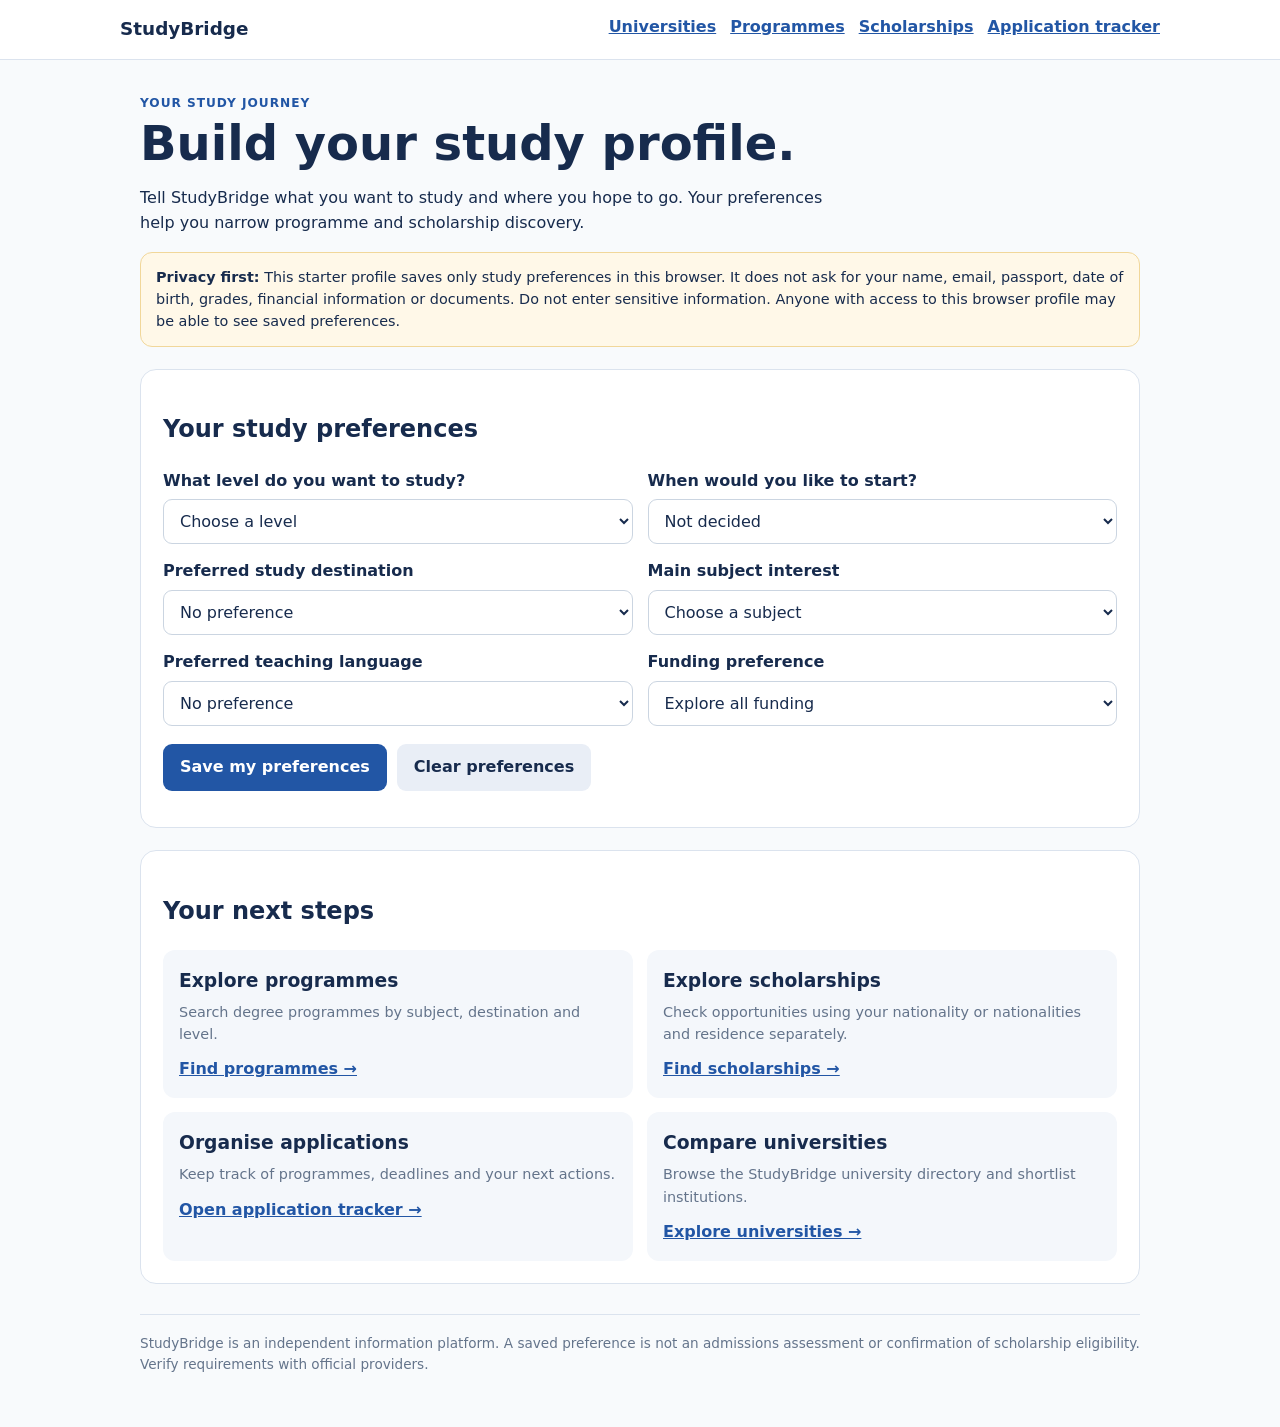
==== profile.html @ 073f009d "Add privacy-conscious student study profile" ====
<!doctype html>
<html lang="en">
<head>
<meta charset="utf-8"><meta name="viewport" content="width=device-width,initial-scale=1">
<meta name="description" content="Set your StudyBridge study preferences and discover programmes and scholarships.">
<title>My Study Profile | StudyBridge</title>
<style>
:root{--ink:#172b4d;--muted:#64748b;--line:#dbe3ee;--brand:#2256a5;--soft:#f4f7fb}
*{box-sizing:border-box}body{margin:0;background:#f8fafc;color:var(--ink);font:16px/1.55 system-ui,-apple-system,Segoe UI,sans-serif}
header{background:#fff;border-bottom:1px solid var(--line);padding:15px max(20px,calc((100vw - 1040px)/2));display:flex;justify-content:space-between;gap:14px;flex-wrap:wrap}
a{color:var(--brand);font-weight:650}.brand{font-weight:800;text-decoration:none;color:var(--ink);font-size:1.15rem}.nav{display:flex;gap:14px;flex-wrap:wrap}
main{max-width:1040px;margin:34px auto;padding:0 20px}.intro{max-width:720px}h1{font-size:clamp(2rem,5vw,3rem);line-height:1.1;margin:.3rem 0 .8rem}.eyebrow{font-size:.76rem;letter-spacing:.08em;text-transform:uppercase;color:var(--brand);font-weight:750}
.panel{background:#fff;border:1px solid var(--line);border-radius:16px;padding:22px;margin:22px 0}.grid{display:grid;grid-template-columns:repeat(2,minmax(0,1fr));gap:15px}.field{display:flex;flex-direction:column;gap:6px}.field label{font-weight:650}.field small,.muted{color:var(--muted);font-size:.88rem}input,select{width:100%;padding:11px 12px;border:1px solid #cbd5e1;border-radius:9px;background:#fff;color:var(--ink);font:inherit}
.actions{display:flex;gap:10px;flex-wrap:wrap;margin-top:18px}button{background:var(--brand);color:white;border:0;border-radius:9px;padding:11px 17px;font:inherit;font-weight:700;cursor:pointer}button.secondary{background:#e9eef6;color:var(--ink)}button.danger{background:#fff0f0;color:#9b2222}
.notice{background:#fff8e8;border:1px solid #f1d79a;border-radius:12px;padding:13px 15px;font-size:.9rem}.results{display:grid;grid-template-columns:repeat(2,minmax(0,1fr));gap:14px}.result{background:var(--soft);border-radius:12px;padding:16px}.result h3{margin:0 0 6px}.result p{margin:0 0 12px;color:var(--muted);font-size:.9rem}
footer{border-top:1px solid var(--line);margin:30px 0;padding:18px 0;color:var(--muted);font-size:.85rem}
@media(max-width:650px){.grid,.results{grid-template-columns:1fr}}
</style></head>
<body>
<header><a class="brand" href="index.html">StudyBridge</a><nav class="nav"><a href="index.html">Universities</a><a href="programmes.html">Programmes</a><a href="scholarships.html">Scholarships</a><a href="tracker.html">Application tracker</a></nav></header>
<main>
<section class="intro"><div class="eyebrow">Your study journey</div><h1>Build your study profile.</h1><p>Tell StudyBridge what you want to study and where you hope to go. Your preferences help you narrow programme and scholarship discovery.</p></section>
<div class="notice"><b>Privacy first:</b> This starter profile saves only study preferences in this browser. It does not ask for your name, email, passport, date of birth, grades, financial information or documents. Do not enter sensitive information. Anyone with access to this browser profile may be able to see saved preferences.</div>
<section class="panel"><h2>Your study preferences</h2><form id="profileForm">
<div class="grid">
<div class="field"><label for="level">What level do you want to study?</label><select id="level"><option value="">Choose a level</option><option value="undergraduate">Undergraduate</option><option value="postgraduate">Postgraduate</option></select></div>
<div class="field"><label for="intake">When would you like to start?</label><select id="intake"><option value="">Not decided</option><option>2027</option><option>2028</option><option>2029</option><option>Flexible</option></select></div>
<div class="field"><label for="destination">Preferred study destination</label><select id="destination"><option value="">No preference</option><option value="CA">Canada</option><option value="FR">France</option><option value="DE">Germany</option><option value="UK">United Kingdom</option><option value="US">United States</option><option value="MA">Morocco</option><option value="ES">Spain</option><option value="NL">Netherlands</option><option value="AU">Australia</option><option value="JP">Japan</option><option value="multiple">Multiple / open to options</option></select></div>
<div class="field"><label for="field">Main subject interest</label><select id="field"><option value="">Choose a subject</option><option>Business and management</option><option>Marketing and communications</option><option>Computer science and AI</option><option>Engineering</option><option>Health and medicine</option><option>Law and public policy</option><option>Science and environment</option><option>Arts and humanities</option><option>Education</option><option>Other / undecided</option></select></div>
<div class="field"><label for="language">Preferred teaching language</label><select id="language"><option value="">No preference</option><option value="English">English</option><option value="French">French</option><option value="Spanish">Spanish</option><option value="Other">Other / multiple</option></select></div>
<div class="field"><label for="funding">Funding preference</label><select id="funding"><option value="">Explore all funding</option><option value="full">Full funding preferred</option><option value="partial">Partial funding / tuition support</option><option value="self">Self-funded options</option><option value="any">Any viable option</option></select></div>
</div><div class="actions"><button type="submit">Save my preferences</button><button class="secondary" type="button" id="reset">Clear preferences</button></div><p id="status" class="muted" role="status" aria-live="polite"></p>
</form></section>
<section class="panel"><h2>Your next steps</h2><div class="results">
<div class="result"><h3>Explore programmes</h3><p>Search degree programmes by subject, destination and level.</p><a id="programmeLink" href="programmes.html">Find programmes →</a></div>
<div class="result"><h3>Explore scholarships</h3><p>Check opportunities using your nationality or nationalities and residence separately.</p><a href="scholarships.html">Find scholarships →</a></div>
<div class="result"><h3>Organise applications</h3><p>Keep track of programmes, deadlines and your next actions.</p><a href="tracker.html">Open application tracker →</a></div>
<div class="result"><h3>Compare universities</h3><p>Browse the StudyBridge university directory and shortlist institutions.</p><a href="index.html">Explore universities →</a></div>
</div></section>
<footer>StudyBridge is an independent information platform. A saved preference is not an admissions assessment or confirmation of scholarship eligibility. Verify requirements with official providers.</footer>
</main>
<script>
const KEY="studybridge.profile.preferences.v1";
const $=id=>document.getElementById(id);
function load(){try{const p=JSON.parse(localStorage.getItem(KEY)||"{}");["level","intake","destination","field","language","funding"].forEach(k=>{if(p[k]!==undefined)$(k).value=p[k]});}catch(e){$("status").textContent="Saved preferences could not be loaded in this browser."}}
$("profileForm").addEventListener("submit",e=>{e.preventDefault();const p={};["level","intake","destination","field","language","funding"].forEach(k=>p[k]=$(k).value);try{localStorage.setItem(KEY,JSON.stringify(p));$("status").textContent="Your study preferences have been saved on this browser.";}catch(e){$("status").textContent="Your browser could not save these preferences. You can still use the discovery pages."}});
$("reset").addEventListener("click",()=>{try{localStorage.removeItem(KEY)}catch(e){}$("profileForm").reset();$("status").textContent="Saved preferences cleared from this browser."});
load();
</script></body></html>
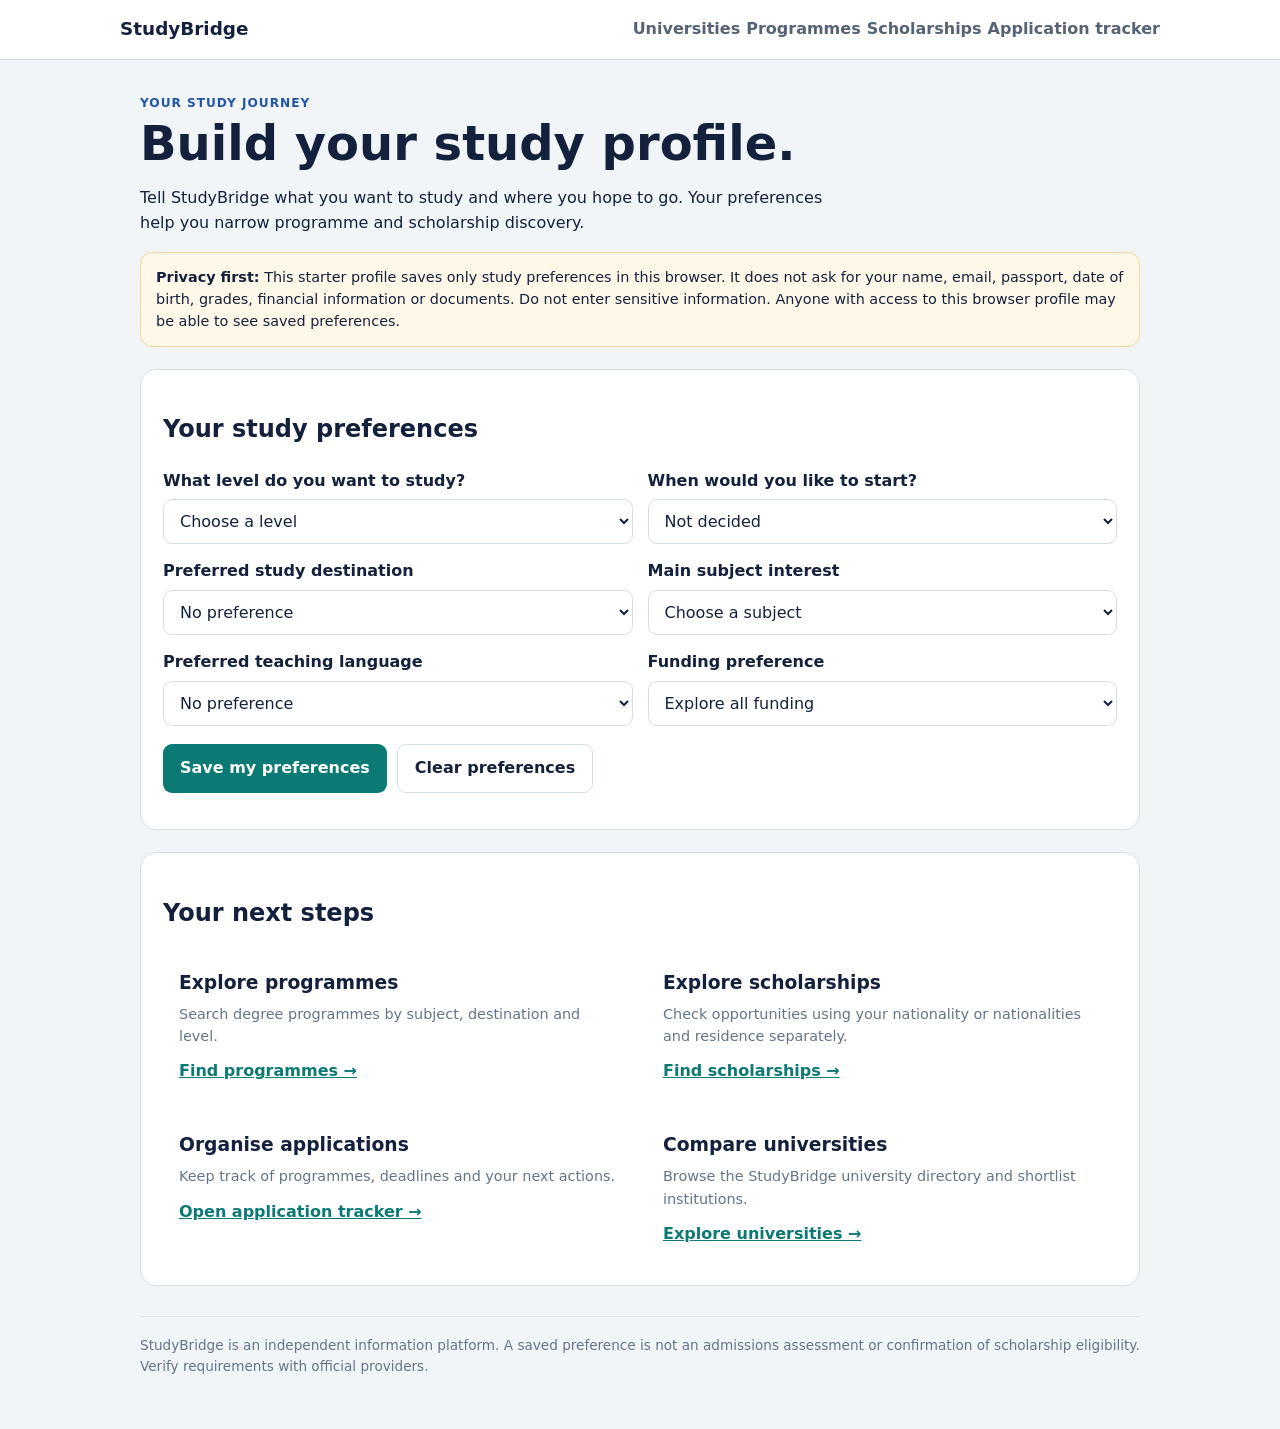
==== commit 650290a9: "Apply shared StudyBridge navigation and visual system" ====
--- a/profile.html
+++ b/profile.html
@@ -15,7 +15,8 @@
 .notice{background:#fff8e8;border:1px solid #f1d79a;border-radius:12px;padding:13px 15px;font-size:.9rem}.results{display:grid;grid-template-columns:repeat(2,minmax(0,1fr));gap:14px}.result{background:var(--soft);border-radius:12px;padding:16px}.result h3{margin:0 0 6px}.result p{margin:0 0 12px;color:var(--muted);font-size:.9rem}
 footer{border-top:1px solid var(--line);margin:30px 0;padding:18px 0;color:var(--muted);font-size:.85rem}
 @media(max-width:650px){.grid,.results{grid-template-columns:1fr}}
-</style></head>
+</style>
+<link rel="stylesheet" href="assets/site.css"></head>
 <body>
 <header><a class="brand" href="index.html">StudyBridge</a><nav class="nav"><a href="index.html">Universities</a><a href="programmes.html">Programmes</a><a href="scholarships.html">Scholarships</a><a href="tracker.html">Application tracker</a></nav></header>
 <main>
@@ -46,4 +47,5 @@
 $("profileForm").addEventListener("submit",e=>{e.preventDefault();const p={};["level","intake","destination","field","language","funding"].forEach(k=>p[k]=$(k).value);try{localStorage.setItem(KEY,JSON.stringify(p));$("status").textContent="Your study preferences have been saved on this browser.";}catch(e){$("status").textContent="Your browser could not save these preferences. You can still use the discovery pages."}});
 $("reset").addEventListener("click",()=>{try{localStorage.removeItem(KEY)}catch(e){}$("profileForm").reset();$("status").textContent="Saved preferences cleared from this browser."});
 load();
-</script></body></html>+</script><script src="assets/site.js" defer></script>
+</body></html>
--- a/assets/site.css
+++ b/assets/site.css
@@ -0,0 +1,34 @@
+/* StudyBridge shared design layer — consistent across all discovery pages */
+:root{
+  --sb-bg:#f2f5f7;--sb-ink:#14213d;--sb-card:#ffffff;--sb-line:#d6dee5;
+  --sb-teal:#0b7a75;--sb-accent:#c8431f;--sb-muted:#566376;
+  color-scheme:light;
+}
+@media(prefers-color-scheme:dark){
+  :root:not([data-theme="light"]){--sb-bg:#0e1726;--sb-ink:#e8eef5;--sb-card:#16233a;--sb-line:#27384f;--sb-teal:#4fc3b9;--sb-accent:#ff8a63;--sb-muted:#9aa9bc;color-scheme:dark}
+}
+:root[data-theme="dark"]{--sb-bg:#0e1726;--sb-ink:#e8eef5;--sb-card:#16233a;--sb-line:#27384f;--sb-teal:#4fc3b9;--sb-accent:#ff8a63;--sb-muted:#9aa9bc;color-scheme:dark}
+body{background:var(--sb-bg)!important;color:var(--sb-ink)!important}
+header{background:var(--sb-card)!important;border-color:var(--sb-line)!important}
+a{color:var(--sb-teal)}
+.brand,.logo{color:var(--sb-ink)!important}
+.panel,.card,.item,.result,.step{background:var(--sb-card)!important;border-color:var(--sb-line)!important}
+input,select,textarea{background:var(--sb-card)!important;color:var(--sb-ink)!important;border-color:var(--sb-line)!important}
+button:not(.sb-menu-toggle):not(.sb-back-top){background:var(--sb-teal);color:#fff}
+button.secondary,button.alt{background:var(--sb-card)!important;color:var(--sb-ink)!important;border:1px solid var(--sb-line)!important}
+nav a,nav button{color:var(--sb-muted);text-decoration:none}
+nav a[aria-current="page"],nav button[aria-pressed="true"]{background:var(--sb-ink);color:var(--sb-bg)}
+.sb-site-nav{display:flex;align-items:center;gap:6px;flex-wrap:wrap}
+.sb-menu-toggle{display:none;background:var(--sb-card)!important;color:var(--sb-ink)!important;border:1px solid var(--sb-line)!important;border-radius:10px;padding:9px 12px;font-weight:700}
+.sb-back-top{position:fixed;right:max(18px,env(safe-area-inset-right));bottom:max(18px,env(safe-area-inset-bottom));z-index:1000;width:46px;height:46px;border-radius:50%;border:1px solid var(--sb-line);background:var(--sb-ink)!important;color:var(--sb-bg)!important;box-shadow:0 4px 18px #0002;display:grid;place-items:center;font-size:1.25rem;opacity:0;visibility:hidden;transform:translateY(8px);transition:opacity .18s,transform .18s,visibility .18s}
+.sb-back-top.is-visible{opacity:1;visibility:visible;transform:translateY(0)}
+:focus-visible{outline:3px solid var(--sb-accent)!important;outline-offset:3px}
+@media(max-width:720px){
+  header{position:relative}
+  .sb-menu-toggle{display:inline-flex;align-items:center;gap:8px}
+  .sb-site-nav{display:none!important;position:absolute;left:12px;right:12px;top:calc(100% + 6px);z-index:1001;background:var(--sb-card);border:1px solid var(--sb-line);border-radius:14px;padding:10px;box-shadow:0 12px 30px #0002;flex-direction:column;align-items:stretch;gap:4px}
+  .sb-site-nav.is-open{display:flex!important}
+  .sb-site-nav a,.sb-site-nav button{display:block;width:100%;text-align:left;padding:11px 13px;border-radius:9px;white-space:normal}
+  .wrap{padding-left:16px!important;padding-right:16px!important}
+  main{padding-left:16px!important;padding-right:16px!important}
+}
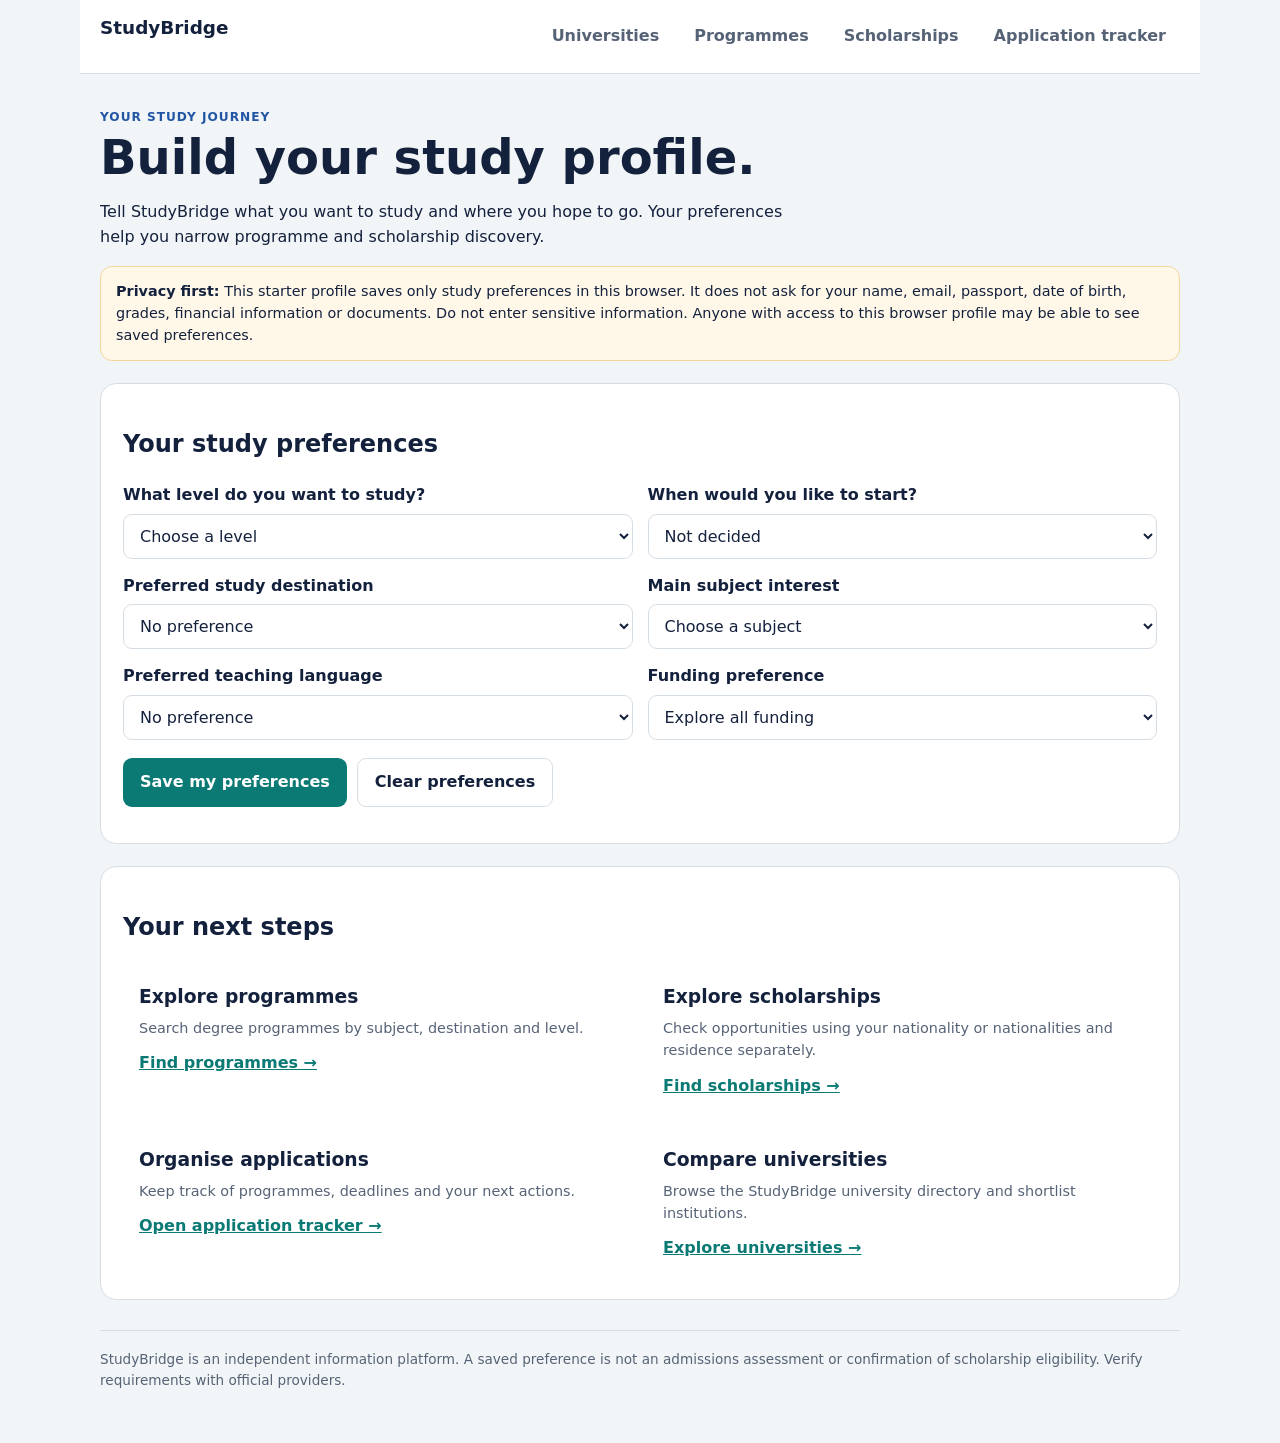
==== commit d42afa16: "Link StudyBridge navigation directly to university finder" ====
--- a/profile.html
+++ b/profile.html
@@ -18,7 +18,7 @@
 </style>
 <link rel="stylesheet" href="assets/site.css"></head>
 <body>
-<header><a class="brand" href="index.html">StudyBridge</a><nav class="nav"><a href="index.html">Universities</a><a href="programmes.html">Programmes</a><a href="scholarships.html">Scholarships</a><a href="tracker.html">Application tracker</a></nav></header>
+<header><a class="brand" href="index.html?view=unis">StudyBridge</a><nav class="nav"><a href="index.html?view=unis">Universities</a><a href="programmes.html">Programmes</a><a href="scholarships.html">Scholarships</a><a href="tracker.html">Application tracker</a></nav></header>
 <main>
 <section class="intro"><div class="eyebrow">Your study journey</div><h1>Build your study profile.</h1><p>Tell StudyBridge what you want to study and where you hope to go. Your preferences help you narrow programme and scholarship discovery.</p></section>
 <div class="notice"><b>Privacy first:</b> This starter profile saves only study preferences in this browser. It does not ask for your name, email, passport, date of birth, grades, financial information or documents. Do not enter sensitive information. Anyone with access to this browser profile may be able to see saved preferences.</div>
@@ -36,7 +36,7 @@
 <div class="result"><h3>Explore programmes</h3><p>Search degree programmes by subject, destination and level.</p><a id="programmeLink" href="programmes.html">Find programmes →</a></div>
 <div class="result"><h3>Explore scholarships</h3><p>Check opportunities using your nationality or nationalities and residence separately.</p><a href="scholarships.html">Find scholarships →</a></div>
 <div class="result"><h3>Organise applications</h3><p>Keep track of programmes, deadlines and your next actions.</p><a href="tracker.html">Open application tracker →</a></div>
-<div class="result"><h3>Compare universities</h3><p>Browse the StudyBridge university directory and shortlist institutions.</p><a href="index.html">Explore universities →</a></div>
+<div class="result"><h3>Compare universities</h3><p>Browse the StudyBridge university directory and shortlist institutions.</p><a href="index.html?view=unis">Explore universities →</a></div>
 </div></section>
 <footer>StudyBridge is an independent information platform. A saved preference is not an admissions assessment or confirmation of scholarship eligibility. Verify requirements with official providers.</footer>
 </main>
--- a/assets/site.css
+++ b/assets/site.css
@@ -32,3 +32,63 @@
   .wrap{padding-left:16px!important;padding-right:16px!important}
   main{padding-left:16px!important;padding-right:16px!important}
 }
+
+.sb-home-accordion{margin:14px 0}
+.sb-home-accordion>summary{list-style:none;cursor:pointer;background:var(--sb-card);border:1px solid var(--sb-line);border-radius:12px;padding:14px 16px;font-weight:750;color:var(--sb-ink)}
+.sb-home-accordion>summary::-webkit-details-marker{display:none}
+.sb-home-accordion>summary::after{content:"＋";float:right;color:var(--sb-teal);font-weight:800}
+.sb-home-accordion[open]>summary{border-radius:12px 12px 0 0}
+.sb-home-accordion[open]>summary::after{content:"−"}
+.sb-home-accordion>*:not(summary){padding-top:12px}
+@media(min-width:721px){.sb-home-accordion>summary{display:none}.sb-home-accordion>*:not(summary){padding-top:0}}
+
+
+/* Shared v1.1 visual corrections: align legacy page tokens with the shared theme */
+:root{
+  --bg:var(--sb-bg);--ink:var(--sb-ink);--card:var(--sb-card);
+  --line:var(--sb-line);--teal:var(--sb-teal);--accent:var(--sb-accent);
+  --muted:var(--sb-muted);--mut:var(--sb-muted);--on:var(--sb-bg);
+}
+header,.top{
+  max-width:1120px;margin-left:auto;margin-right:auto;
+  padding:14px 20px!important;gap:14px;
+  background:var(--sb-card)!important;border-bottom:1px solid var(--sb-line)!important;
+}
+header nav,.top nav,nav.sb-site-nav{
+  display:flex;align-items:center;justify-content:flex-end;gap:7px;
+  flex-wrap:wrap;background:transparent!important;border:0!important;
+  border-radius:0!important;padding:0!important;max-width:100%;
+}
+header nav a,header nav button,.top nav a,.top nav button{
+  display:inline-flex;align-items:center;justify-content:center;
+  min-height:40px;padding:9px 13px!important;border-radius:999px!important;
+  border:1px solid transparent!important;background:transparent!important;
+  color:var(--sb-muted)!important;font-weight:650;text-decoration:none;
+  white-space:nowrap;
+}
+header nav a:hover,header nav button:hover,.top nav a:hover,.top nav button:hover{
+  background:var(--sb-line)!important;color:var(--sb-ink)!important;
+}
+header nav a[aria-current="page"],header nav button[aria-pressed="true"],
+.top nav a[aria-current="page"]{
+  background:var(--sb-teal)!important;color:#fff!important;
+}
+.brand,.logo{color:var(--sb-ink)!important}
+.card details{background:var(--sb-bg)!important;border:1px solid var(--sb-line);color:var(--sb-ink)}
+.card details summary{color:var(--sb-ink)!important;padding:5px 2px}
+.card details p{color:var(--sb-muted)!important}
+.nationality-options{background:var(--sb-bg)!important;border-color:var(--sb-line)!important}
+.nationality-option{color:var(--sb-ink)!important}
+.nationality-option input[type="checkbox"]{accent-color:var(--sb-teal)}
+.nationality-selected,.hint,small,.muted{color:var(--sb-muted)}
+button.secondary,button.alt,.links button.secondary{
+  background:var(--sb-card)!important;color:var(--sb-ink)!important;
+  border:1px solid var(--sb-line)!important;
+}
+main,.wrap>main{max-width:1120px}
+.hero{max-width:100%}
+@media(max-width:720px){
+  header,.top{align-items:flex-start}
+  header nav,.top nav,nav.sb-site-nav{justify-content:flex-start}
+  header nav a,header nav button,.top nav a,.top nav button{white-space:normal}
+}
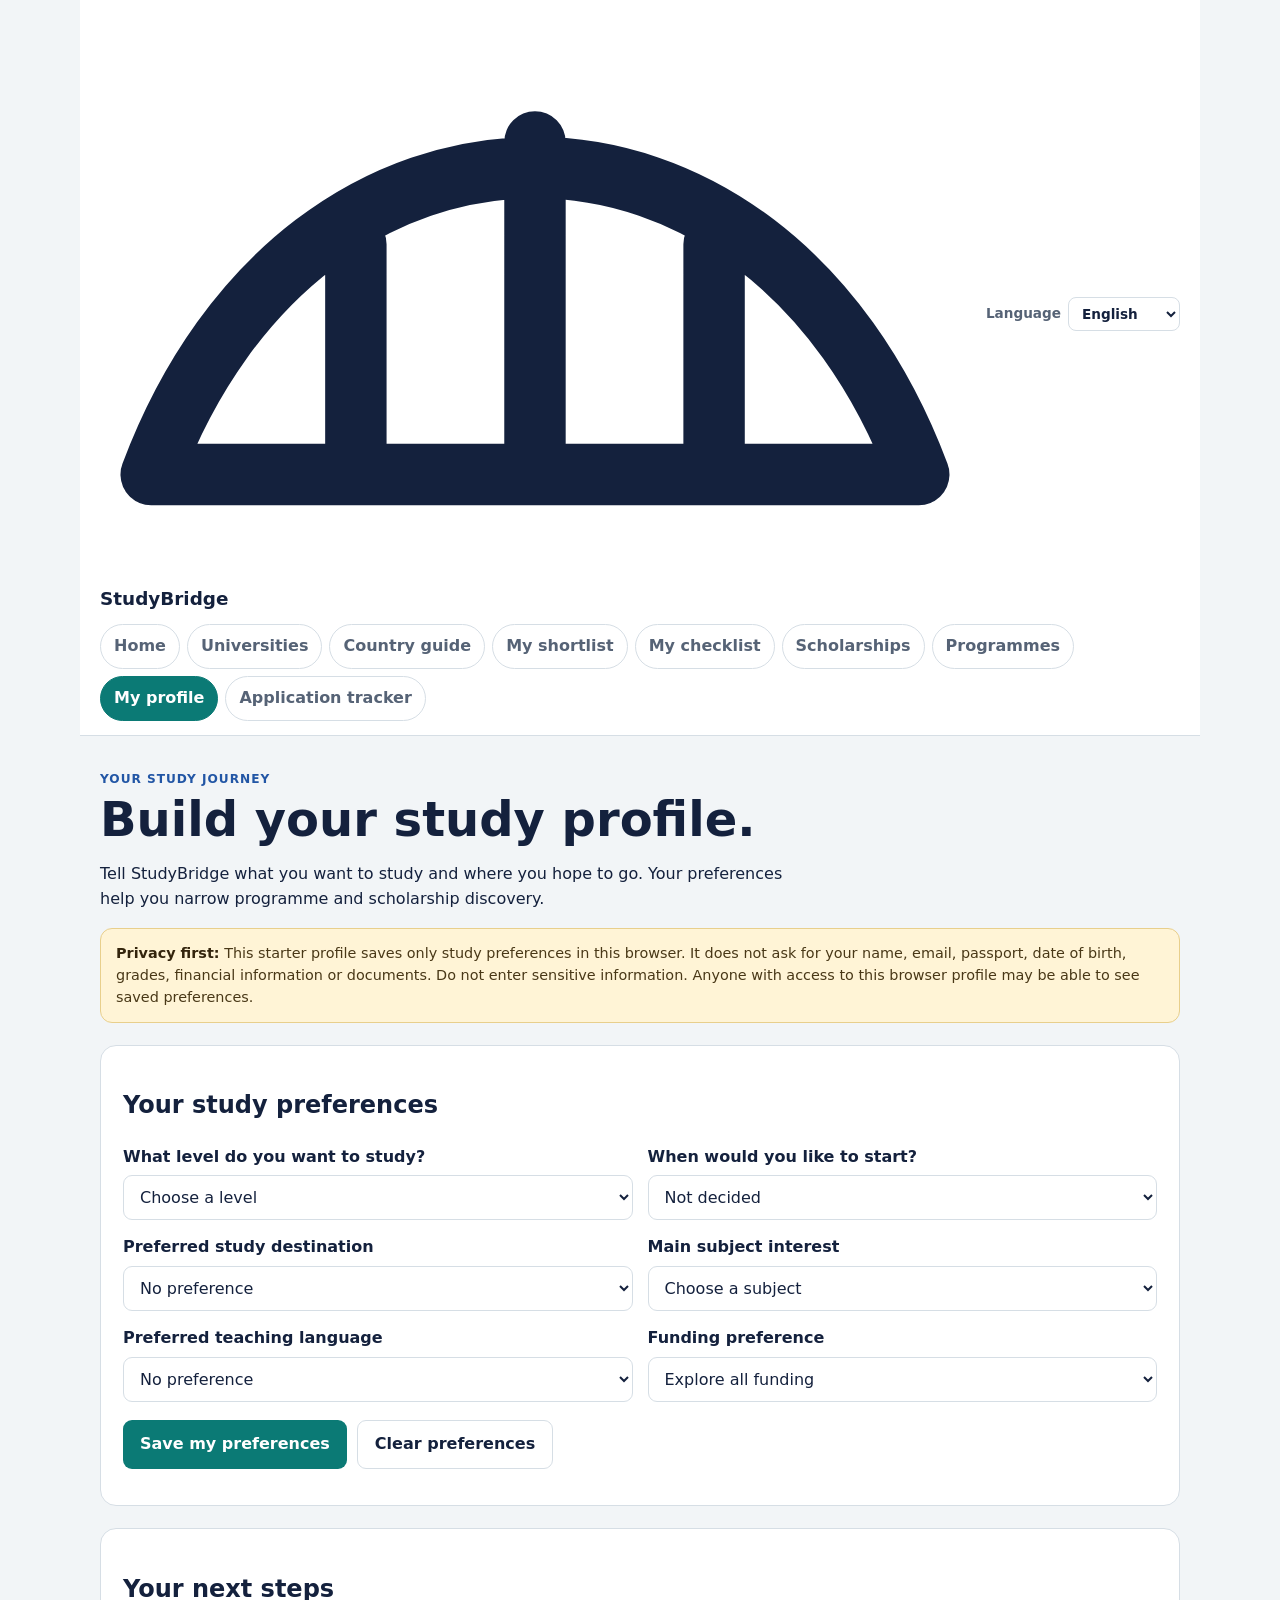
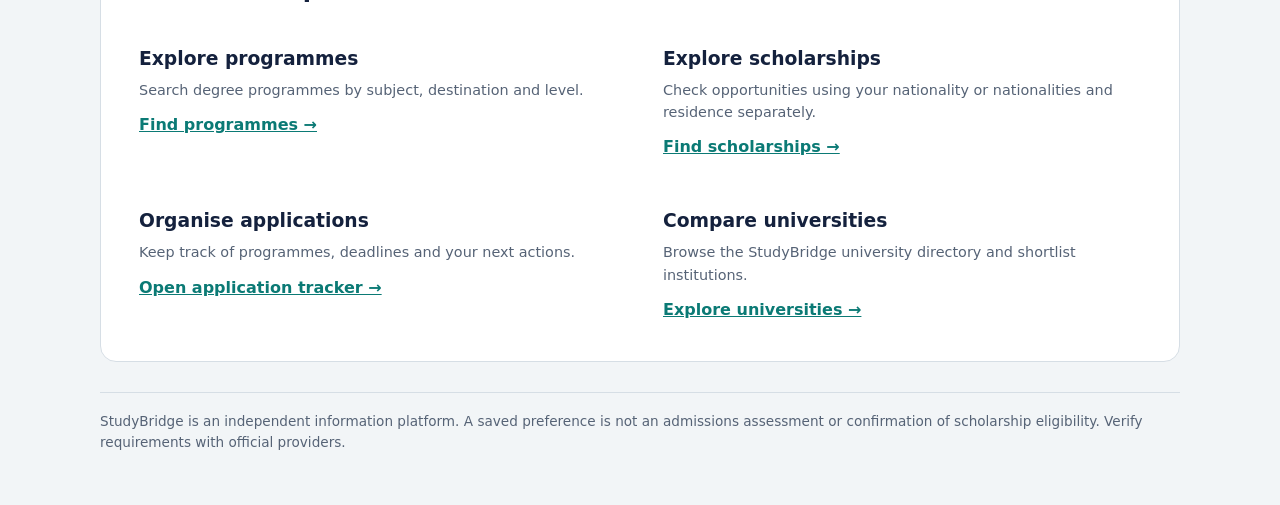
==== commit e43eedb9: "Restore StudyBridge bridge mark across discovery pages" ====
--- a/profile.html
+++ b/profile.html
@@ -18,7 +18,7 @@
 </style>
 <link rel="stylesheet" href="assets/site.css"></head>
 <body>
-<header><a class="brand" href="index.html?view=unis">StudyBridge</a><nav class="nav"><a href="index.html?view=unis">Universities</a><a href="programmes.html">Programmes</a><a href="scholarships.html">Scholarships</a><a href="tracker.html">Application tracker</a></nav></header>
+<header><a class="brand" href="index.html?view=unis"><svg class="brand-mark" viewBox="0 0 34 22" fill="none" stroke="currentColor" stroke-width="2.4" stroke-linecap="round" aria-hidden="true" focusable="false"><path d="M2 18C8 2 26 2 32 18M2 18h30M10 18V9M17 18V5M24 18V9"/></svg><span>StudyBridge</span></a><nav class="nav"><a href="index.html?view=unis">Universities</a><a href="programmes.html">Programmes</a><a href="scholarships.html">Scholarships</a><a href="tracker.html">Application tracker</a></nav></header>
 <main>
 <section class="intro"><div class="eyebrow">Your study journey</div><h1>Build your study profile.</h1><p>Tell StudyBridge what you want to study and where you hope to go. Your preferences help you narrow programme and scholarship discovery.</p></section>
 <div class="notice"><b>Privacy first:</b> This starter profile saves only study preferences in this browser. It does not ask for your name, email, passport, date of birth, grades, financial information or documents. Do not enter sensitive information. Anyone with access to this browser profile may be able to see saved preferences.</div>
--- a/assets/site.css
+++ b/assets/site.css
@@ -92,3 +92,402 @@
   header nav,.top nav,nav.sb-site-nav{justify-content:flex-start}
   header nav a,header nav button,.top nav a,.top nav button{white-space:normal}
 }
+
+
+/* v1.2 review pass — consistent navigation, readable controls, and page alignment */
+:root{color-scheme:light dark}
+body{min-height:100vh}
+header,.top{
+  width:100%;max-width:1120px;margin:0 auto;
+  display:flex;align-items:center;justify-content:space-between;
+  gap:16px;padding:14px 20px!important;
+}
+header nav,.top nav,nav.sb-site-nav{
+  flex:1 1 100%;width:100%;min-width:0;
+  display:flex;align-items:center;justify-content:flex-start;
+  gap:7px;flex-wrap:wrap;
+  background:transparent!important;border:0!important;
+  border-radius:0!important;padding:0!important;
+}
+header nav a,header nav button,.top nav a,.top nav button{
+  display:inline-flex;align-items:center;justify-content:center;
+  min-height:40px;padding:9px 14px!important;
+  border-radius:999px!important;border:1px solid var(--sb-line)!important;
+  background:var(--sb-card)!important;color:var(--sb-muted)!important;
+  font-weight:650;text-decoration:none;white-space:nowrap;
+}
+header nav a:hover,header nav button:hover,.top nav a:hover,.top nav button:hover{
+  background:var(--sb-line)!important;color:var(--sb-ink)!important;
+}
+header nav a[aria-current="page"],header nav button[aria-pressed="true"],
+.top nav a[aria-current="page"]{
+  background:var(--sb-teal)!important;border-color:var(--sb-teal)!important;color:#fff!important;
+}
+header .brand,header .logo,.top .brand{flex:0 0 auto}
+main,.wrap>main{width:100%;max-width:1120px;margin-left:auto;margin-right:auto}
+.wrap{width:100%;max-width:1120px;margin-left:auto;margin-right:auto}
+.hero,.intro,.panel,.results-head,.grid,footer{min-width:0}
+.card details,.card details[open]{
+  background:var(--sb-bg)!important;border:1px solid var(--sb-line)!important;
+  border-radius:10px!important;color:var(--sb-ink)!important;
+}
+.card details summary,.card details summary:focus{
+  display:block;background:var(--sb-bg)!important;color:var(--sb-ink)!important;
+  border:0!important;border-radius:8px!important;padding:8px 10px!important;
+  font-weight:700;cursor:pointer;
+}
+.card details p,.card details small{color:var(--sb-muted)!important}
+.nationality-options{
+  background:var(--sb-card)!important;border:1px solid var(--sb-line)!important;
+  color:var(--sb-ink)!important;
+}
+.nationality-option,.nationality-option label{
+  color:var(--sb-ink)!important;opacity:1!important;
+}
+.nationality-option input[type="checkbox"]{accent-color:var(--sb-teal)}
+input,select,textarea{
+  background:var(--sb-card)!important;color:var(--sb-ink)!important;
+  border:1px solid var(--sb-line)!important;
+}
+button.secondary,button.alt,.actions button.secondary,.links button.secondary{
+  background:var(--sb-card)!important;color:var(--sb-ink)!important;
+  border:1px solid var(--sb-line)!important;
+}
+@media(max-width:720px){
+  header,.top{align-items:flex-start;gap:10px;padding:12px 16px!important}
+  header nav,.top nav,nav.sb-site-nav{justify-content:flex-start;gap:6px}
+  header nav a,header nav button,.top nav a,.top nav button{
+    white-space:normal;text-align:left;min-height:38px;padding:8px 11px!important;
+  }
+  main,.wrap>main{margin-top:22px}
+}
+
+/* v1.3: one consistent two-row header on every page */
+header,.top{
+ width:100%;max-width:1120px;margin:0 auto!important;
+ display:grid!important;grid-template-columns:minmax(0,1fr) auto;
+ grid-template-areas:"brand language" "nav nav";
+ align-items:center;gap:10px 16px;padding:14px 20px!important;
+ background:var(--sb-card)!important;border-bottom:1px solid var(--sb-line)!important;
+}
+header .brand,header .logo,.top .brand{grid-area:brand;align-self:center}
+header #ll{grid-area:language;justify-self:end;max-width:160px}
+header nav,.top nav,nav.sb-site-nav{
+ grid-area:nav;display:flex!important;align-items:center;justify-content:flex-start;
+ flex-wrap:wrap;gap:7px;width:100%;min-width:0;
+ background:transparent!important;border:0!important;border-radius:0!important;padding:0!important;
+}
+header nav a,header nav button,.top nav a,.top nav button{
+ display:inline-flex;align-items:center;justify-content:center;min-height:40px;
+ padding:9px 13px!important;border-radius:999px!important;
+ border:1px solid var(--sb-line)!important;background:var(--sb-card)!important;
+ color:var(--sb-muted)!important;font-weight:650;text-decoration:none;white-space:nowrap;
+}
+header nav a[aria-current="page"],.top nav a[aria-current="page"]{
+ background:var(--sb-teal)!important;border-color:var(--sb-teal)!important;color:#fff!important;
+}
+.notice{
+ background:#fff4d6!important;color:#493817!important;border:1px solid #e8cf8c!important;
+ border-radius:12px;padding:13px 15px;
+}
+.notice b{color:#33240c!important}
+@media(prefers-color-scheme:dark){
+ .notice{background:#352b19!important;color:#f5e7c5!important;border-color:#705b32!important}
+ .notice b{color:#fff2cf!important}
+}
+:root[data-theme="dark"] .notice{background:#352b19!important;color:#f5e7c5!important;border-color:#705b32!important}
+:root[data-theme="dark"] .notice b{color:#fff2cf!important}
+@media(max-width:720px){
+ header,.top{grid-template-columns:minmax(0,1fr) auto;padding:12px 16px!important}
+ header nav,.top nav,nav.sb-site-nav{justify-content:flex-start;gap:6px}
+ header nav a,.top nav a{white-space:normal;text-align:left;min-height:38px;padding:8px 11px!important}
+ header #ll{max-width:130px}
+}
+
+
+/* v1.4: programme page contrast and legibility in both themes */
+body:has(main #results){
+ color:var(--sb-ink)!important;
+}
+body:has(main #results) .panel,
+body:has(main #results) .card,
+body:has(main #results) .empty{
+ background:var(--sb-card)!important;
+ color:var(--sb-ink)!important;
+ border-color:var(--sb-line)!important;
+}
+body:has(main #results) .meta,
+body:has(main #results) .muted,
+body:has(main #results) footer{
+ color:var(--sb-muted)!important;
+}
+body:has(main #results) .fact{
+ background:var(--sb-bg)!important;
+ color:var(--sb-ink)!important;
+ border:1px solid var(--sb-line)!important;
+}
+body:has(main #results) .fact b{
+ color:var(--sb-muted)!important;
+}
+body:has(main #results) .pill{
+ background:var(--sb-line)!important;
+ color:var(--sb-ink)!important;
+}
+body:has(main #results) .pill.open{
+ background:color-mix(in srgb,var(--sb-teal) 18%,var(--sb-card))!important;
+ color:var(--sb-ink)!important;
+}
+body:has(main #results) .match{
+ background:var(--sb-card)!important;
+ color:var(--sb-ink)!important;
+ border-left-color:var(--sb-teal)!important;
+}
+body:has(main #results) .match .caution{
+ color:var(--sb-muted)!important;
+}
+body:has(main #results) .links a{
+ color:var(--sb-teal)!important;text-decoration:underline;
+}
+body:has(main #results) .links button.secondary{
+ background:var(--sb-card)!important;color:var(--sb-ink)!important;
+ border:1px solid var(--sb-line)!important;
+}
+body:has(main #results) input,
+body:has(main #results) select{
+ background:var(--sb-card)!important;color:var(--sb-ink)!important;
+ border-color:var(--sb-line)!important;
+}
+
+
+/* v1.5: balance homepage hero typography for clearer reading */
+#v-home .hero h1{
+ font-size:clamp(2rem,4.9vw,3.15rem)!important;
+ line-height:1.08;max-width:17ch;
+ letter-spacing:-.025em;
+}
+#v-home .hero p{
+ font-size:clamp(1.05rem,1.35vw,1.18rem)!important;
+ line-height:1.65;
+ max-width:58ch;
+ color:var(--sb-muted)!important;
+}
+@media(max-width:600px){
+ #v-home .hero h1{font-size:clamp(1.9rem,8vw,2.45rem)!important}
+ #v-home .hero p{font-size:1.05rem!important;line-height:1.6}
+}
+
+
+/* v1.6: interactive globe-inspired country guide */
+.sb-world-explorer{
+ display:grid;grid-template-columns:minmax(0,1.15fr) minmax(280px,.85fr);
+ gap:26px;align-items:center;margin:26px 0 24px;padding:22px;
+ border:1px solid var(--sb-line);border-radius:24px;
+ background:linear-gradient(135deg,#101f35 0%,#172d46 55%,#10263a 100%);
+ color:#eaf5f5;overflow:hidden;position:relative;
+}
+.sb-globe-stage{position:relative;min-width:0;aspect-ratio:1;max-width:560px;width:100%;margin:auto;display:grid;place-items:center;isolation:isolate}
+.sb-globe-halo{position:absolute;width:88%;height:88%;border-radius:50%;background:radial-gradient(circle,rgba(79,195,185,.2),rgba(79,195,185,.04) 55%,transparent 72%);filter:blur(12px)}
+.sb-globe-art{width:100%;height:100%;display:grid;place-items:center;animation:sb-globe-float 7s ease-in-out infinite;transform-origin:center;touch-action:pan-y}
+.sb-globe-art svg{width:100%;height:100%;overflow:visible;filter:drop-shadow(0 22px 35px rgba(0,0,0,.32))}
+.sb-globe-grid{transform-origin:260px 260px;animation:sb-globe-spin 36s linear infinite}
+.sb-globe-markers{position:absolute;inset:0;pointer-events:none}
+.sb-globe-marker{
+ position:absolute;left:var(--x);top:var(--y);transform:translate(-50%,-50%);
+ width:34px;height:34px;padding:0!important;border-radius:50%!important;
+ display:grid;place-items:center;pointer-events:auto;
+ background:#e5fffa!important;color:#10354a!important;border:2px solid #4fc3b9!important;
+ box-shadow:0 0 0 5px rgba(79,195,185,.17),0 0 20px rgba(79,195,185,.55);
+ font-size:10px!important;font-weight:850!important;letter-spacing:-.02em;
+ transition:transform .18s,box-shadow .18s,background .18s;
+}
+.sb-globe-marker:hover,.sb-globe-marker[aria-pressed="true"]{
+ transform:translate(-50%,-50%) scale(1.2);
+ background:#4fc3b9!important;color:#09253b!important;
+ box-shadow:0 0 0 8px rgba(79,195,185,.2),0 0 28px rgba(79,195,185,.9);
+}
+.sb-globe-caption{position:absolute;left:5%;bottom:4%;display:flex;align-items:center;gap:8px;color:#c9e2e4;font-size:.83rem;font-weight:650;letter-spacing:.02em}
+.sb-live-dot{width:8px;height:8px;border-radius:50%;background:#62e5b7;box-shadow:0 0 12px #62e5b7}
+.sb-globe-motion{position:absolute;right:4%;bottom:3%;padding:7px 11px!important;border:1px solid rgba(197,232,232,.3)!important;border-radius:999px!important;background:rgba(6,22,38,.55)!important;color:#eaf5f5!important;font-size:.78rem!important}
+.sb-world-side{position:relative;z-index:1;padding:12px 8px;color:#eaf5f5}
+.sb-world-kicker{font-size:.68rem;letter-spacing:.16em;font-weight:800;color:#70d5c8}
+.sb-world-side h3{font-size:clamp(1.45rem,2.6vw,2.1rem);line-height:1.12;margin:12px 0;color:#f4fbfc}
+.sb-world-side>p{color:#b6cbd3;line-height:1.6;margin:0 0 20px}
+.sb-world-selected{display:flex;align-items:center;gap:12px;padding:14px;border:1px solid rgba(148,201,204,.25);background:rgba(4,20,35,.4);border-radius:14px;margin:18px 0}
+.sb-world-selected-icon{width:42px;height:42px;display:grid;place-items:center;border-radius:12px;background:rgba(79,195,185,.15);font-size:1.35rem}
+.sb-world-selected b,.sb-world-selected small{display:block}
+.sb-world-selected b{color:#f5fbfb}
+.sb-world-selected small{color:#a9c1c9;margin-top:3px}
+.sb-world-hint{font-size:.75rem;text-transform:uppercase;letter-spacing:.12em;color:#8faeb9;font-weight:800;margin:18px 0 10px}
+.sb-world-side .pays{display:flex;flex-wrap:wrap;gap:7px}
+.sb-world-side .pays .chip{
+ border:1px solid rgba(160,209,211,.3)!important;background:rgba(230,250,248,.08)!important;
+ color:#e5f5f4!important;padding:7px 10px!important;border-radius:999px!important;
+}
+.sb-world-side .pays .chip[aria-pressed="true"]{background:#4fc3b9!important;color:#08283c!important;border-color:#4fc3b9!important}
+#v-pays #pp{background:var(--sb-card)!important;color:var(--sb-ink)!important;border:1px solid var(--sb-line)!important;border-radius:18px;padding:20px}
+#v-pays #pp .facts .fact{background:var(--sb-bg)!important;color:var(--sb-ink)!important}
+#v-pays #pp .facts .fact b{color:var(--sb-muted)!important}
+@keyframes sb-globe-spin{from{transform:rotate(0)}to{transform:rotate(360deg)}}
+@keyframes sb-globe-float{0%,100%{transform:translateY(0)}50%{transform:translateY(-7px)}}
+@media(max-width:850px){
+ .sb-world-explorer{grid-template-columns:1fr;gap:10px;padding:16px}
+ .sb-globe-stage{max-width:480px}
+ .sb-world-side{padding:0 8px 8px}
+}
+@media(max-width:520px){
+ .sb-world-explorer{margin:18px -4px;padding:12px;border-radius:18px}
+ .sb-globe-stage{width:100%;max-width:390px}
+ .sb-globe-marker{width:30px;height:30px;font-size:9px!important}
+ .sb-globe-caption{font-size:.7rem;bottom:3%;left:3%}
+ .sb-globe-motion{font-size:.7rem!important;right:2%;bottom:2%}
+}
+@media(prefers-reduced-motion:reduce){
+ .sb-globe-art,.sb-globe-grid{animation:none!important}
+}
+
+
+/* v1.7: realistic Earth image and stable destination pins */
+.sb-globe-stage{max-width:620px;aspect-ratio:1;overflow:visible}
+.sb-globe-art{width:100%;height:100%;animation:none!important;display:grid;place-items:center}
+.sb-globe-art img{display:block;width:100%;height:100%;object-fit:contain;border-radius:50%;filter:drop-shadow(0 18px 34px rgba(0,0,0,.38))}
+.sb-globe-halo{width:92%;height:92%;background:radial-gradient(circle,rgba(55,177,222,.25),rgba(20,99,154,.1) 58%,transparent 74%);filter:blur(16px)}
+.sb-globe-markers{inset:0}
+.sb-globe-marker{
+ width:32px;height:32px;background:#e9fbff!important;color:#102c49!important;
+ border:2px solid #5dd6f2!important;box-shadow:0 0 0 4px rgba(93,214,242,.16),0 0 18px rgba(93,214,242,.55);
+}
+.sb-globe-marker:hover,.sb-globe-marker[aria-pressed="true"]{
+ background:#5dd6f2!important;color:#08233a!important;
+ box-shadow:0 0 0 7px rgba(93,214,242,.2),0 0 26px rgba(93,214,242,.8);
+}
+.sb-globe-caption{left:4%;bottom:3%;color:#d4eaf7;text-shadow:0 1px 5px #061322}
+@media(max-width:520px){
+ .sb-globe-stage{max-width:410px}
+ .sb-globe-marker{width:28px;height:28px;font-size:8px!important}
+ .sb-globe-caption{font-size:.68rem;left:2%;bottom:2%}
+}
+
+
+/* v1.8: keep mobile navigation tucked behind the hamburger until requested */
+@media(max-width:720px){
+ header{position:relative;z-index:30}
+ header nav.sb-site-nav:not(.is-open){display:none!important}
+ header nav.sb-site-nav.is-open{
+  display:flex!important;position:absolute!important;left:12px!important;right:12px!important;
+  top:calc(100% + 8px)!important;z-index:1200!important;max-height:min(72vh,560px);
+  overflow-y:auto;background:var(--sb-card)!important;border:1px solid var(--sb-line)!important;
+  border-radius:18px!important;padding:10px!important;box-shadow:0 18px 44px rgba(0,0,0,.28)!important;
+  flex-direction:column!important;align-items:stretch!important;gap:5px!important;
+ }
+ header nav.sb-site-nav.is-open a{
+  display:flex!important;width:100%!important;min-height:44px;justify-content:flex-start!important;
+  white-space:normal!important;padding:11px 14px!important;border-radius:12px!important;
+ }
+ .sb-menu-toggle{
+  display:inline-grid!important;place-items:center;width:48px;height:44px;padding:0!important;
+  font-size:1.35rem!important;line-height:1;border-radius:12px!important;
+ }
+}
+
+/* v1.9: real interactive WebGL Earth globe */
+.sb-globe-stage{max-width:620px;aspect-ratio:1;overflow:hidden;border-radius:50%}
+.sb-globe-canvas{position:absolute;inset:0;width:100%;height:100%;cursor:grab;touch-action:pan-y}
+.sb-globe-canvas:active{cursor:grabbing}
+.sb-globe-canvas canvas{display:block;width:100%!important;height:100%!important}
+.sb-globe-caption{z-index:4;pointer-events:none}
+.sb-globe-fallback{position:absolute;inset:12%;display:grid;place-items:center;text-align:center;color:#d4eaf7;padding:20px}
+@media(max-width:520px){.sb-globe-stage{max-width:410px}}
+
+
+/* v2.0: stable mobile header, readable university tags and unclipped globe */
+@media(max-width:720px){
+ header{
+  position:relative!important;display:grid!important;
+  grid-template-columns:minmax(0,1fr) auto!important;
+  align-items:center!important;min-height:76px;padding:12px 16px!important;
+  padding-right:72px!important;gap:10px!important;
+ }
+ header .logo{grid-column:1;grid-row:1;min-width:0}
+ header #ll{grid-column:2;grid-row:1;max-width:116px;width:auto}
+ header .sb-menu-toggle{
+  display:grid!important;position:absolute!important;right:14px!important;top:50%!important;
+  transform:translateY(-50%)!important;z-index:1202!important;
+  width:44px!important;height:44px!important;min-width:44px!important;
+  padding:0!important;margin:0!important;border-radius:12px!important;
+  place-items:center!important;font-size:1.35rem!important;line-height:1!important;
+ }
+ header nav.sb-site-nav:not(.is-open){display:none!important}
+ header nav.sb-site-nav.is-open{
+  display:flex!important;position:absolute!important;left:12px!important;right:12px!important;
+  top:calc(100% + 8px)!important;z-index:1201!important;
+  max-height:min(72dvh,600px)!important;overflow-y:auto!important;
+  flex-direction:column!important;align-items:stretch!important;gap:6px!important;
+  padding:12px!important;background:var(--sb-card)!important;
+  border:1px solid var(--sb-line)!important;border-radius:18px!important;
+  box-shadow:0 18px 44px rgba(0,0,0,.24)!important;
+ }
+ header nav.sb-site-nav.is-open a,header nav.sb-site-nav.is-open button{
+  display:flex!important;width:100%!important;min-height:48px!important;
+  justify-content:flex-start!important;text-align:left!important;
+  white-space:normal!important;padding:12px 14px!important;border-radius:12px!important;
+ }
+}
+#v-unis .card .tag{
+ color:var(--sb-ink)!important;
+ background:color-mix(in srgb,var(--sb-teal) 12%,var(--sb-card))!important;
+ border:1px solid color-mix(in srgb,var(--sb-teal) 22%,var(--sb-line))!important;
+ font-weight:600!important;line-height:1.35;
+}
+#v-unis .card .meta{color:var(--sb-muted)!important}
+#v-unis .card .fee{color:var(--sb-teal)!important;font-weight:750}
+.sb-globe-stage{overflow:visible!important}
+.sb-globe-canvas{border-radius:50%;overflow:hidden!important;isolation:isolate}
+.sb-globe-canvas canvas{border-radius:50%;max-width:100%;max-height:100%}
+.sb-world-explorer{overflow:visible}
+.sb-world-selected{min-width:0;min-height:72px;overflow:visible}
+.sb-world-selected>span:last-child{min-width:0;overflow-wrap:anywhere}
+.sb-world-selected b,.sb-world-selected small{white-space:normal;overflow-wrap:anywhere}
+@media(max-width:720px){
+ .sb-world-explorer{grid-template-columns:minmax(0,1fr)!important;gap:12px!important;padding:16px!important}
+ .sb-globe-stage{width:min(100%,340px)!important;max-width:340px!important;aspect-ratio:1!important;margin:0 auto!important}
+ .sb-world-side{padding:8px 2px 12px!important}
+ .sb-world-selected{margin:12px 0!important}
+ .sb-world-side .pays{margin:12px 0 4px!important}
+ .sb-globe-caption{left:2%;bottom:-22px;font-size:.78rem}
+}
+
+
+/* v2.1: consistent back-to-top control across every page */
+button.sb-back-top{
+ position:fixed!important;
+ right:max(18px,env(safe-area-inset-right,18px))!important;
+ bottom:max(18px,env(safe-area-inset-bottom,18px))!important;
+ z-index:1100!important;
+ box-sizing:border-box!important;
+ width:48px!important;min-width:48px!important;max-width:48px!important;
+ height:48px!important;min-height:48px!important;max-height:48px!important;
+ padding:0!important;margin:0!important;
+ display:grid!important;place-items:center!important;
+ border:1px solid rgba(255,255,255,.18)!important;
+ border-radius:50%!important;
+ background:#14213d!important;color:#fff!important;
+ box-shadow:0 5px 18px rgba(8,20,42,.22)!important;
+ font-size:0!important;line-height:1!important;
+ opacity:0;visibility:hidden;transform:translateY(8px);
+ transition:opacity .18s ease,transform .18s ease,visibility .18s ease;
+ -webkit-tap-highlight-color:transparent;
+}
+button.sb-back-top.is-visible{opacity:1;visibility:visible;transform:translateY(0)}
+button.sb-back-top svg{display:block!important;width:23px!important;height:23px!important;overflow:visible}
+button.sb-back-top svg path{
+ fill:none!important;stroke:currentColor!important;stroke-width:2.5!important;
+ stroke-linecap:round!important;stroke-linejoin:round!important;
+}
+button.sb-back-top:active{transform:translateY(0) scale(.96)}
+@media(max-width:720px){
+ button.sb-back-top{
+  right:max(16px,env(safe-area-inset-right,16px))!important;
+  bottom:max(16px,env(safe-area-inset-bottom,16px))!important;
+  width:48px!important;height:48px!important;
+ }
+}
